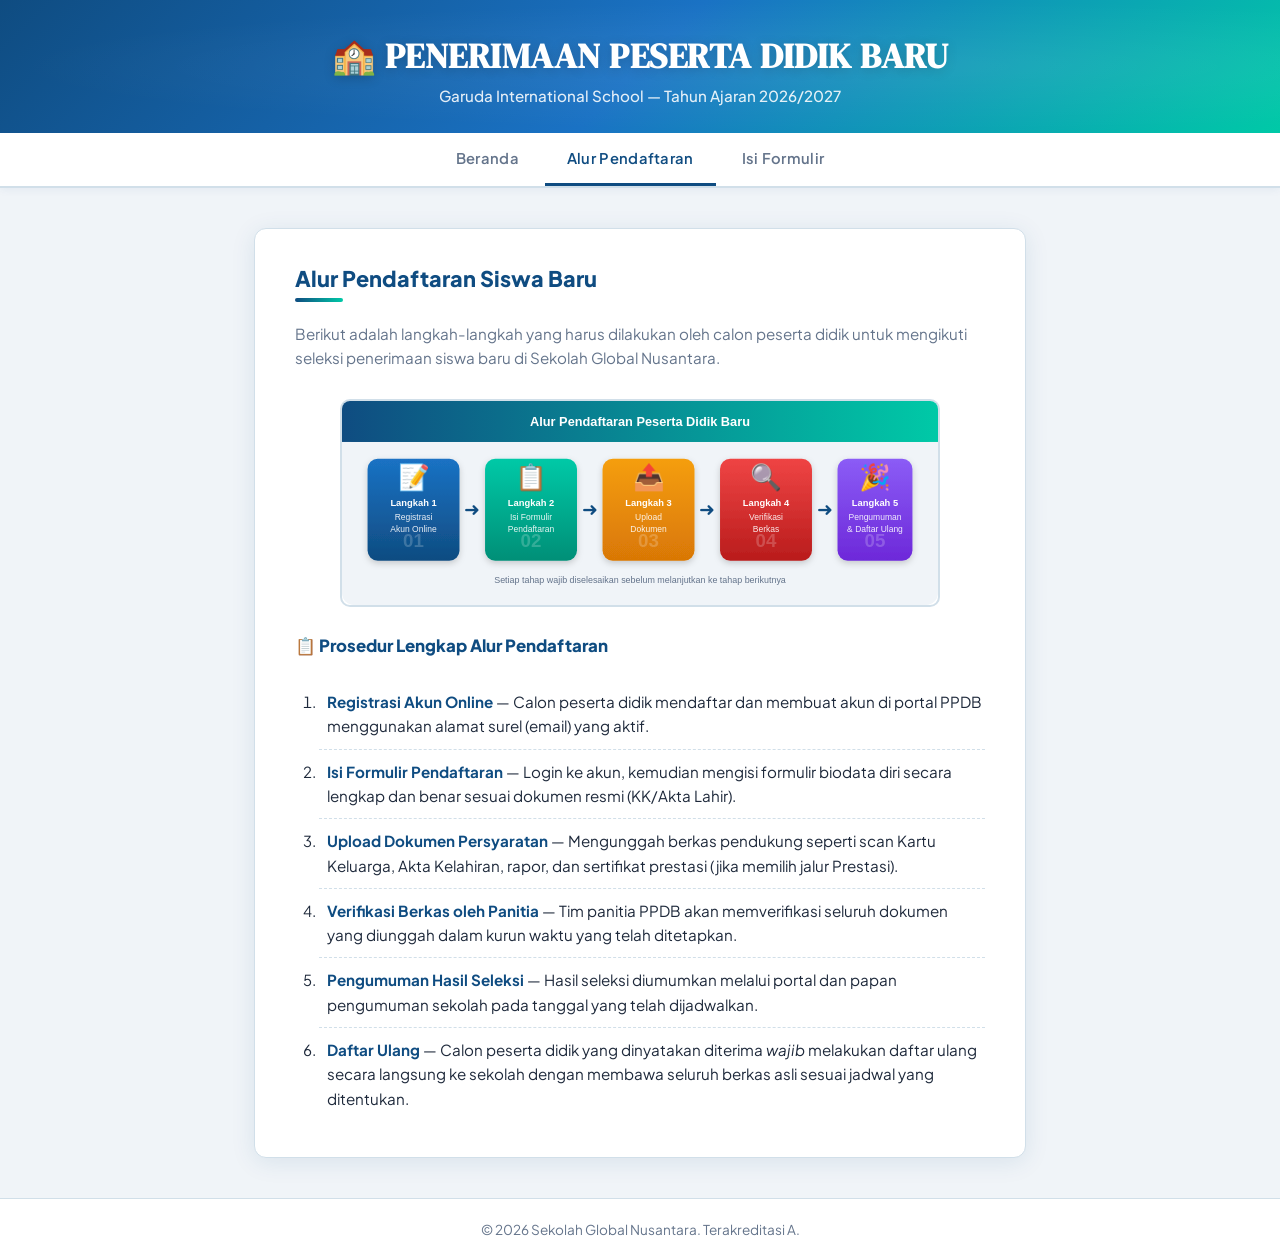
==== alur.html @ 3bc3274a "folder uts" ====
<!DOCTYPE html>
<html lang="id">
<head>
  <meta charset="UTF-8" />
  <meta name="viewport" content="width=device-width, initial-scale=1.0" />
  <title>Alur Pendaftaran | Portal PPDB Sekolah Global Nusantara</title>
  <link rel="stylesheet" href="asset/css/style.css" />
</head>
<body>

  <!-- ===== HEADER ===== -->
  <header>
    <h1>🏫 PENERIMAAN PESERTA DIDIK BARU </h1>
    <p>Garuda International School &mdash; Tahun Ajaran 2026/2027</p>
  </header>

  <!-- ===== NAVIGASI ===== -->
  <nav>
    <a href="index.html">Beranda</a>
    <a href="alur.html" class="active">Alur Pendaftaran</a>
    <a href="form.html">Isi Formulir</a>
  </nav>

  <!-- ===== KONTEN UTAMA ===== -->
  <main>
    <div class="card">
      <h2 class="section-title">Alur Pendaftaran Siswa Baru</h2>
      <div class="section-divider"></div>
      <p class="section-desc">
        Berikut adalah langkah-langkah yang harus dilakukan oleh calon peserta didik 
        untuk mengikuti seleksi penerimaan siswa baru di Sekolah Global Nusantara.
      </p>

      <!-- Gambar ilustrasi alur dari folder asset/img/ -->
      <img
        src="asset/img/alur_pendaftaran.svg"
        alt="Ilustrasi Alur Pendaftaran PPDB Sekolah Global Nusantara"
        class="alur-img"
      />

      <!-- Daftar bernomor prosedur alur -->
      <h3 class="section-title" style="font-size:1.05rem; margin-top:28px; margin-bottom:12px;">
        📋 Prosedur Lengkap Alur Pendaftaran
      </h3>
      <ol class="alur-steps">
        <li>
          <strong>Registrasi Akun Online</strong> — Calon peserta didik mendaftar dan 
          membuat akun di portal PPDB menggunakan alamat surel (email) yang aktif.
        </li>
        <li>
          <strong>Isi Formulir Pendaftaran</strong> — Login ke akun, kemudian mengisi 
          formulir biodata diri secara lengkap dan benar sesuai dokumen resmi (KK/Akta Lahir).
        </li>
        <li>
          <strong>Upload Dokumen Persyaratan</strong> — Mengunggah berkas pendukung seperti 
          scan Kartu Keluarga, Akta Kelahiran, rapor, dan sertifikat prestasi (jika memilih 
          jalur Prestasi).
        </li>
        <li>
          <strong>Verifikasi Berkas oleh Panitia</strong> — Tim panitia PPDB akan 
          memverifikasi seluruh dokumen yang diunggah dalam kurun waktu yang telah ditetapkan.
        </li>
        <li>
          <strong>Pengumuman Hasil Seleksi</strong> — Hasil seleksi diumumkan melalui portal 
          dan papan pengumuman sekolah pada tanggal yang telah dijadwalkan.
        </li>
        <li>
          <strong>Daftar Ulang</strong> — Calon peserta didik yang dinyatakan diterima 
          <em>wajib</em> melakukan daftar ulang secara langsung ke sekolah dengan membawa 
          seluruh berkas asli sesuai jadwal yang ditentukan.
        </li>
      </ol>
    </div>
  </main>

  <!-- ===== FOOTER ===== -->
  <footer>
    <p>&copy; 2026 Sekolah Global Nusantara. Terakreditasi A.</p>
  </footer>

</body>
</html>
---- asset/css/style.css ----
/* ============================================
   PORTAL PPDB - SEKOLAH GLOBAL NUSANTARA
   Style Sheet Utama
   ============================================ */

@import url('https://fonts.googleapis.com/css2?family=Plus+Jakarta+Sans:wght@400;500;600;700;800&family=DM+Serif+Display&display=swap');

/* === CSS VARIABLES === */
:root {
  --primary:       #0f4c81;
  --primary-light: #1a72c4;
  --accent:        #00c9a7;
  --accent-hover:  #00a98d;
  --bg:            #f0f4f8;
  --card-bg:       #ffffff;
  --text:          #1e293b;
  --text-muted:    #64748b;
  --border:        #d1dfe9;
  --shadow:        0 4px 24px rgba(15,76,129,.10);
  --radius:        12px;
  --header-h:      130px;
}

/* === RESET & BASE === */
*, *::before, *::after { box-sizing: border-box; margin: 0; padding: 0; }

html { scroll-behavior: smooth; }

body {
  font-family: 'Plus Jakarta Sans', sans-serif;
  background: var(--bg);
  color: var(--text);
  min-height: 100vh;
  display: flex;
  flex-direction: column;
}

/* === HEADER === */
header {
  background: linear-gradient(135deg, #0f4c81 0%, #1a72c4 50%, #00c9a7 100%);
  color: #fff;
  text-align: center;
  padding: 32px 24px 28px;
  position: relative;
  overflow: hidden;
}

header::before {
  content: '';
  position: absolute;
  inset: 0;
  background: radial-gradient(ellipse at 70% 50%, rgba(255,255,255,.08) 0%, transparent 70%);
  pointer-events: none;
}

header h1 {
  font-family: 'DM Serif Display', serif;
  font-size: clamp(1.5rem, 3vw, 2.2rem);
  letter-spacing: .5px;
  text-shadow: 0 2px 12px rgba(0,0,0,.2);
}

header p {
  font-size: .95rem;
  margin-top: 6px;
  opacity: .88;
  font-weight: 500;
}

/* === NAVIGATION === */
nav {
  background: var(--card-bg);
  border-bottom: 2px solid var(--border);
  display: flex;
  justify-content: center;
  gap: 4px;
  padding: 0 24px;
  box-shadow: 0 2px 8px rgba(15,76,129,.06);
}

nav a {
  display: inline-block;
  color: var(--text-muted);
  text-decoration: none;
  font-weight: 600;
  font-size: .92rem;
  padding: 16px 22px;
  border-bottom: 3px solid transparent;
  transition: color .25s ease, border-color .25s ease, transform .25s ease;
  letter-spacing: .3px;
}

nav a:hover {
  color: var(--primary);
  border-color: var(--accent);
  transform: translateY(-3px);
}

nav a.active {
  color: var(--primary);
  border-color: var(--primary);
}

/* === MAIN LAYOUT === */
main {
  flex: 1;
  max-width: 820px;
  width: 100%;
  margin: 40px auto;
  padding: 0 24px;
}

/* === CARD === */
.card {
  background: var(--card-bg);
  border-radius: var(--radius);
  box-shadow: var(--shadow);
  padding: 36px 40px;
  border: 1px solid var(--border);
}

/* === SECTION TITLE === */
.section-title {
  font-size: 1.35rem;
  font-weight: 800;
  color: var(--primary);
  margin-bottom: 6px;
}

.section-divider {
  width: 48px;
  height: 4px;
  background: linear-gradient(90deg, var(--primary), var(--accent));
  border-radius: 4px;
  margin-bottom: 20px;
}

.section-desc {
  color: var(--text-muted);
  font-size: .95rem;
  margin-bottom: 28px;
  line-height: 1.6;
}

/* === TABLE === */
.table-wrapper {
  overflow-x: auto;
  border-radius: 10px;
  border: 1px solid var(--border);
}

table {
  width: 100%;
  border-collapse: collapse;
  font-size: .92rem;
}

thead tr {
  background: linear-gradient(90deg, var(--primary), var(--primary-light));
  color: #fff;
}

thead th {
  padding: 14px 18px;
  text-align: left;
  font-weight: 700;
  letter-spacing: .4px;
}

tbody tr:nth-child(odd)  { background: #f7fafd; }
tbody tr:nth-child(even) { background: #eef4fb; }

tbody tr {
  transition: background .2s;
}

tbody tr:hover {
  background: #dceefb;
}

tbody td {
  padding: 13px 18px;
  border-top: 1px solid var(--border);
  line-height: 1.5;
  vertical-align: top;
}

tbody td:first-child { font-weight: 600; color: var(--primary); }

/* === ALUR PAGE === */
.alur-img {
  display: block;
  width: 100%;
  max-width: 600px;
  margin: 24px auto;
  border-radius: 10px;
  border: 2px solid var(--border);
  object-fit: cover;
}

.alur-steps {
  margin-top: 24px;
  padding-left: 24px;
}

.alur-steps li {
  padding: 10px 0 10px 8px;
  border-bottom: 1px dashed var(--border);
  color: var(--text);
  line-height: 1.6;
  font-size: .95rem;
}

.alur-steps li:last-child { border-bottom: none; }

.alur-steps li strong { color: var(--primary); }

/* === FORM === */
.form-group {
  margin-bottom: 22px;
}

.form-group label {
  display: block;
  font-weight: 700;
  font-size: .9rem;
  color: var(--primary);
  margin-bottom: 8px;
  letter-spacing: .3px;
}

.form-group input[type="text"],
.form-group input[type="number"],
.form-group select {
  width: 100%;
  padding: 13px 16px;
  border: 2px solid var(--border);
  border-radius: 8px;
  font-family: inherit;
  font-size: .95rem;
  color: var(--text);
  background: #f8fafc;
  transition: border-color .25s, box-shadow .25s;
  outline: none;
  -moz-appearance: textfield;
}

.form-group input[type="number"]::-webkit-inner-spin-button,
.form-group input[type="number"]::-webkit-outer-spin-button { -webkit-appearance: none; }

.form-group input:focus,
.form-group select:focus {
  border-color: var(--primary-light);
  background: #fff;
  box-shadow: 0 0 0 4px rgba(0, 201, 167, .18),
              0 0 16px rgba(26, 114, 196, .22);
}

.form-group select { cursor: pointer; }

/* === SUBMIT BUTTON === */
.btn-submit {
  width: 100%;
  padding: 15px;
  background: linear-gradient(135deg, var(--primary) 0%, var(--primary-light) 60%, var(--accent) 100%);
  color: #fff;
  font-family: inherit;
  font-size: 1rem;
  font-weight: 700;
  border: none;
  border-radius: 8px;
  cursor: pointer;
  letter-spacing: .5px;
  transition: transform .25s ease, box-shadow .25s ease, filter .25s ease;
  box-shadow: 0 4px 16px rgba(15,76,129,.3);
  margin-top: 6px;
}

.btn-submit:hover {
  transform: translateY(-4px);
  box-shadow: 0 8px 28px rgba(15,76,129,.4);
  filter: brightness(1.06);
}

.btn-submit:active {
  transform: translateY(-1px);
}

/* === TOAST NOTIFICATION === */
#toast {
  position: fixed;
  bottom: 40px;
  left: 50%;
  transform: translateX(-50%) translateY(20px);
  background: #1e293b;
  color: #fff;
  padding: 14px 28px;
  border-radius: 50px;
  font-size: .92rem;
  font-weight: 600;
  box-shadow: 0 8px 32px rgba(0,0,0,.25);
  opacity: 0;
  pointer-events: none;
  transition: opacity .35s ease, transform .35s ease;
  z-index: 9999;
  white-space: nowrap;
  display: flex;
  align-items: center;
  gap: 10px;
  min-width: 260px;
  justify-content: center;
}

#toast.show {
  opacity: 1;
  transform: translateX(-50%) translateY(0);
}

#toast.success { background: linear-gradient(135deg, #0f4c81, #00c9a7); }
#toast.error   { background: linear-gradient(135deg, #c0392b, #e74c3c); }

#toast .toast-icon { font-size: 1.1rem; }

/* === FOOTER === */
footer {
  text-align: center;
  padding: 22px;
  background: var(--card-bg);
  border-top: 1px solid var(--border);
  color: var(--text-muted);
  font-size: .85rem;
}

/* === RESPONSIVE === */
@media (max-width: 600px) {
  .card { padding: 24px 18px; }
  nav a { padding: 14px 14px; font-size: .85rem; }
  main { padding: 0 12px; margin: 24px auto; }
}
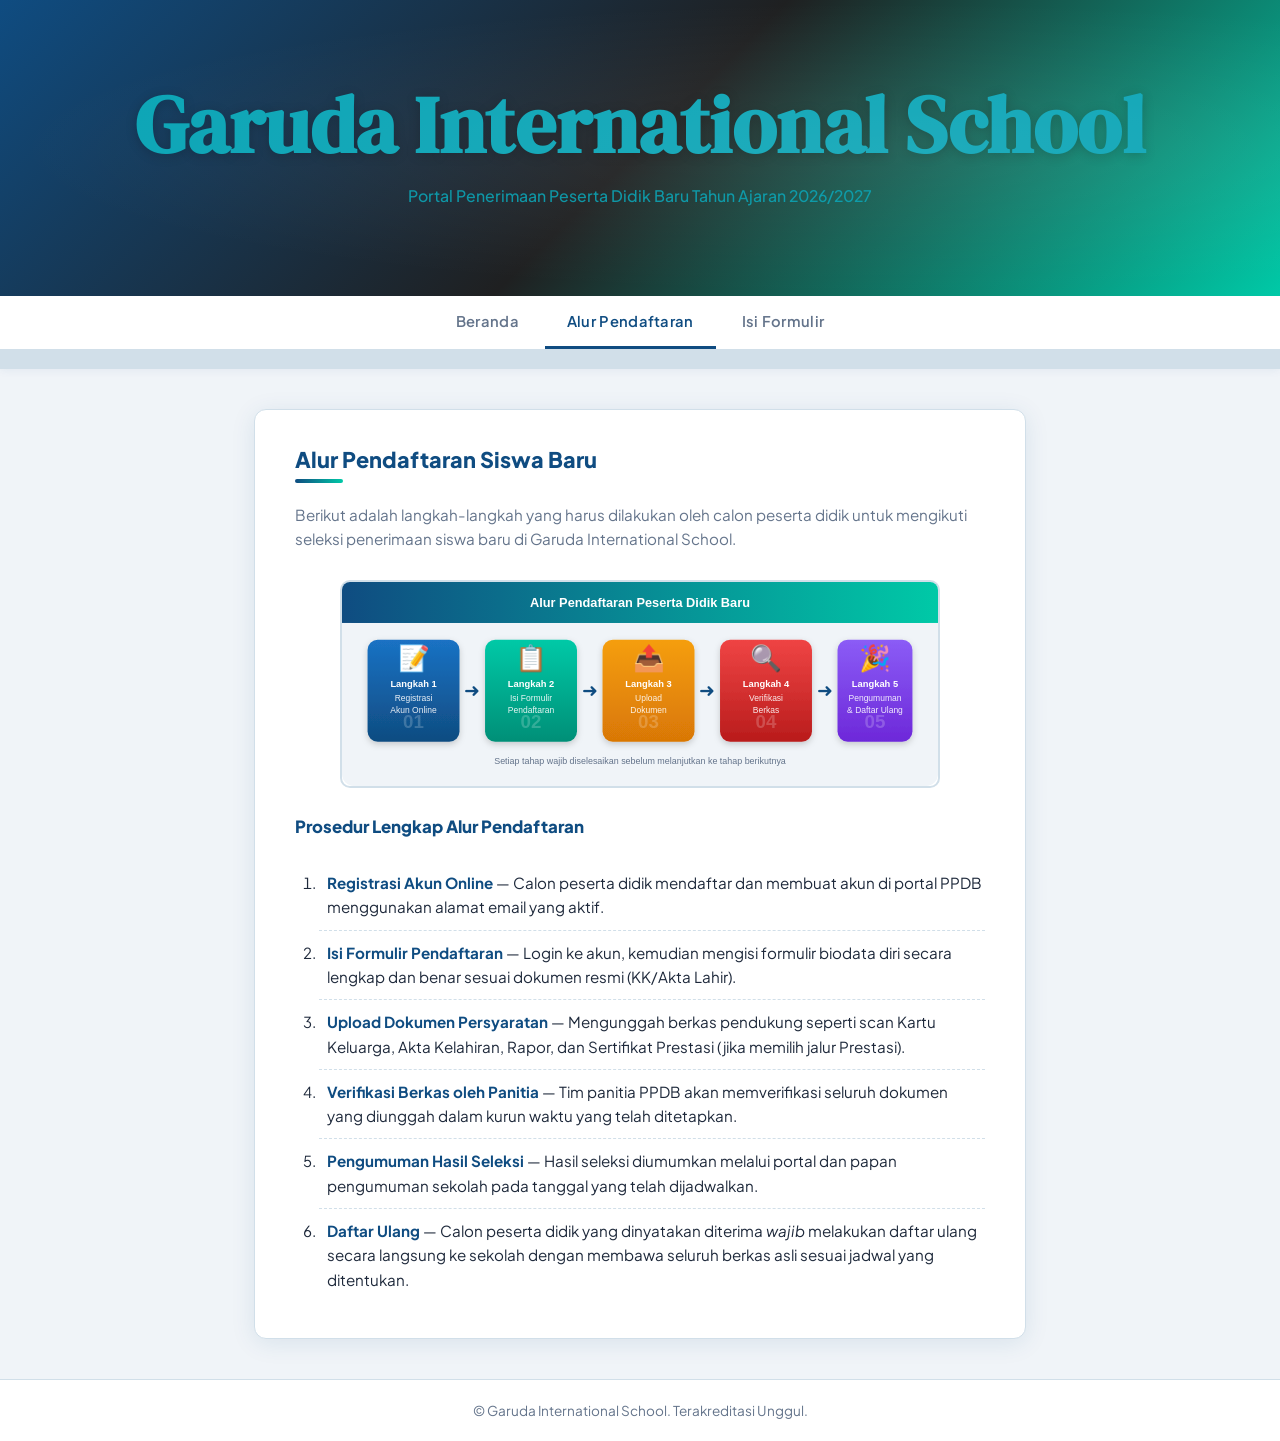
==== commit e886ab9c: "update" ====
--- a/alur.html
+++ b/alur.html
@@ -10,8 +10,8 @@
 
   <!-- ===== HEADER ===== -->
   <header>
-    <h1>🏫 PENERIMAAN PESERTA DIDIK BARU </h1>
-    <p>Garuda International School &mdash; Tahun Ajaran 2026/2027</p>
+    <h1>Garuda International School</h1>
+    <p>Portal Penerimaan Peserta Didik Baru Tahun Ajaran 2026/2027</p>
   </header>
 
   <!-- ===== NAVIGASI ===== -->
@@ -28,24 +28,24 @@
       <div class="section-divider"></div>
       <p class="section-desc">
         Berikut adalah langkah-langkah yang harus dilakukan oleh calon peserta didik 
-        untuk mengikuti seleksi penerimaan siswa baru di Sekolah Global Nusantara.
+        untuk mengikuti seleksi penerimaan siswa baru di Garuda International School.
       </p>
 
       <!-- Gambar ilustrasi alur dari folder asset/img/ -->
       <img
         src="asset/img/alur_pendaftaran.svg"
-        alt="Ilustrasi Alur Pendaftaran PPDB Sekolah Global Nusantara"
+        alt="Ilustrasi Alur Pendaftaran PPDB Garuda International School"
         class="alur-img"
       />
 
       <!-- Daftar bernomor prosedur alur -->
       <h3 class="section-title" style="font-size:1.05rem; margin-top:28px; margin-bottom:12px;">
-        📋 Prosedur Lengkap Alur Pendaftaran
+          Prosedur Lengkap Alur Pendaftaran
       </h3>
       <ol class="alur-steps">
         <li>
           <strong>Registrasi Akun Online</strong> — Calon peserta didik mendaftar dan 
-          membuat akun di portal PPDB menggunakan alamat surel (email) yang aktif.
+          membuat akun di portal PPDB menggunakan alamat email yang aktif.
         </li>
         <li>
           <strong>Isi Formulir Pendaftaran</strong> — Login ke akun, kemudian mengisi 
@@ -53,7 +53,7 @@
         </li>
         <li>
           <strong>Upload Dokumen Persyaratan</strong> — Mengunggah berkas pendukung seperti 
-          scan Kartu Keluarga, Akta Kelahiran, rapor, dan sertifikat prestasi (jika memilih 
+          scan Kartu Keluarga, Akta Kelahiran, Rapor, dan Sertifikat Prestasi (jika memilih 
           jalur Prestasi).
         </li>
         <li>
@@ -75,7 +75,7 @@
 
   <!-- ===== FOOTER ===== -->
   <footer>
-    <p>&copy; 2026 Sekolah Global Nusantara. Terakreditasi A.</p>
+    <p>&copy; Garuda International School. Terakreditasi Unggul.</p>
   </footer>
 
 </body>
--- a/asset/css/style.css
+++ b/asset/css/style.css
@@ -8,7 +8,7 @@
 /* === CSS VARIABLES === */
 :root {
   --primary:       #0f4c81;
-  --primary-light: #1a72c4;
+  --primary-light: #00c9a7;
   --accent:        #00c9a7;
   --accent-hover:  #00a98d;
   --bg:            #f0f4f8;
@@ -37,10 +37,10 @@
 
 /* === HEADER === */
 header {
-  background: linear-gradient(135deg, #0f4c81 0%, #1a72c4 50%, #00c9a7 100%);
-  color: #fff;
+  background: linear-gradient(135deg, #0f4c81 0%, #1f2021 50%, #00c9a7 100%);
+  color: #0ca5b6;
   text-align: center;
-  padding: 32px 24px 28px;
+  padding: 70px 80px 90px;
   position: relative;
   overflow: hidden;
 }
@@ -55,13 +55,13 @@
 
 header h1 {
   font-family: 'DM Serif Display', serif;
-  font-size: clamp(1.5rem, 3vw, 2.2rem);
+  font-size: clamp(5rem, 3vw, 2.2rem);
   letter-spacing: .5px;
   text-shadow: 0 2px 12px rgba(0,0,0,.2);
 }
 
 header p {
-  font-size: .95rem;
+  font-size: .99rem;
   margin-top: 6px;
   opacity: .88;
   font-weight: 500;
@@ -70,7 +70,7 @@
 /* === NAVIGATION === */
 nav {
   background: var(--card-bg);
-  border-bottom: 2px solid var(--border);
+  border-bottom: 20px solid var(--border);
   display: flex;
   justify-content: center;
   gap: 4px;
@@ -157,7 +157,7 @@
 
 thead tr {
   background: linear-gradient(90deg, var(--primary), var(--primary-light));
-  color: #fff;
+  color: #e6eaebfe;
 }
 
 thead th {
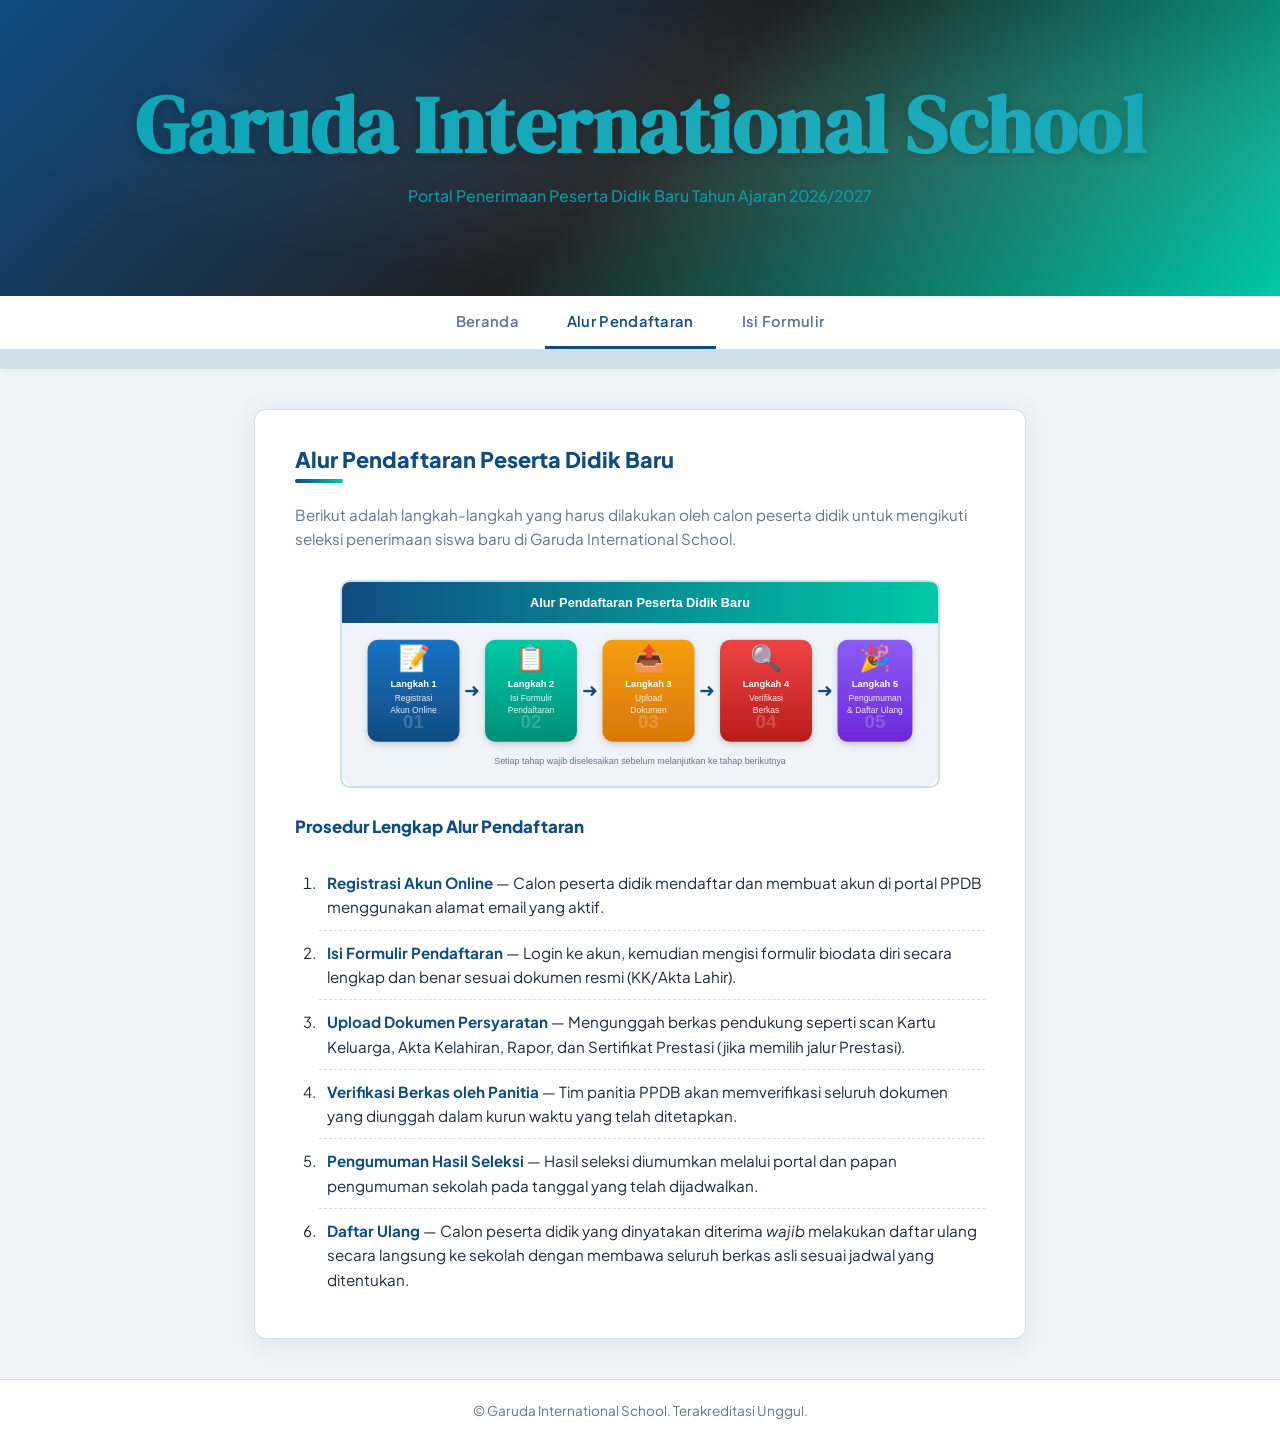
==== commit a852266c: "update" ====
--- a/alur.html
+++ b/alur.html
@@ -3,7 +3,7 @@
 <head>
   <meta charset="UTF-8" />
   <meta name="viewport" content="width=device-width, initial-scale=1.0" />
-  <title>Alur Pendaftaran | Portal PPDB Sekolah Global Nusantara</title>
+  <title>Alur Pendaftaran | Portal PPDB Garuda International School</title>
   <link rel="stylesheet" href="asset/css/style.css" />
 </head>
 <body>
@@ -24,7 +24,7 @@
   <!-- ===== KONTEN UTAMA ===== -->
   <main>
     <div class="card">
-      <h2 class="section-title">Alur Pendaftaran Siswa Baru</h2>
+      <h2 class="section-title">Alur Pendaftaran Peserta Didik Baru</h2>
       <div class="section-divider"></div>
       <p class="section-desc">
         Berikut adalah langkah-langkah yang harus dilakukan oleh calon peserta didik 
